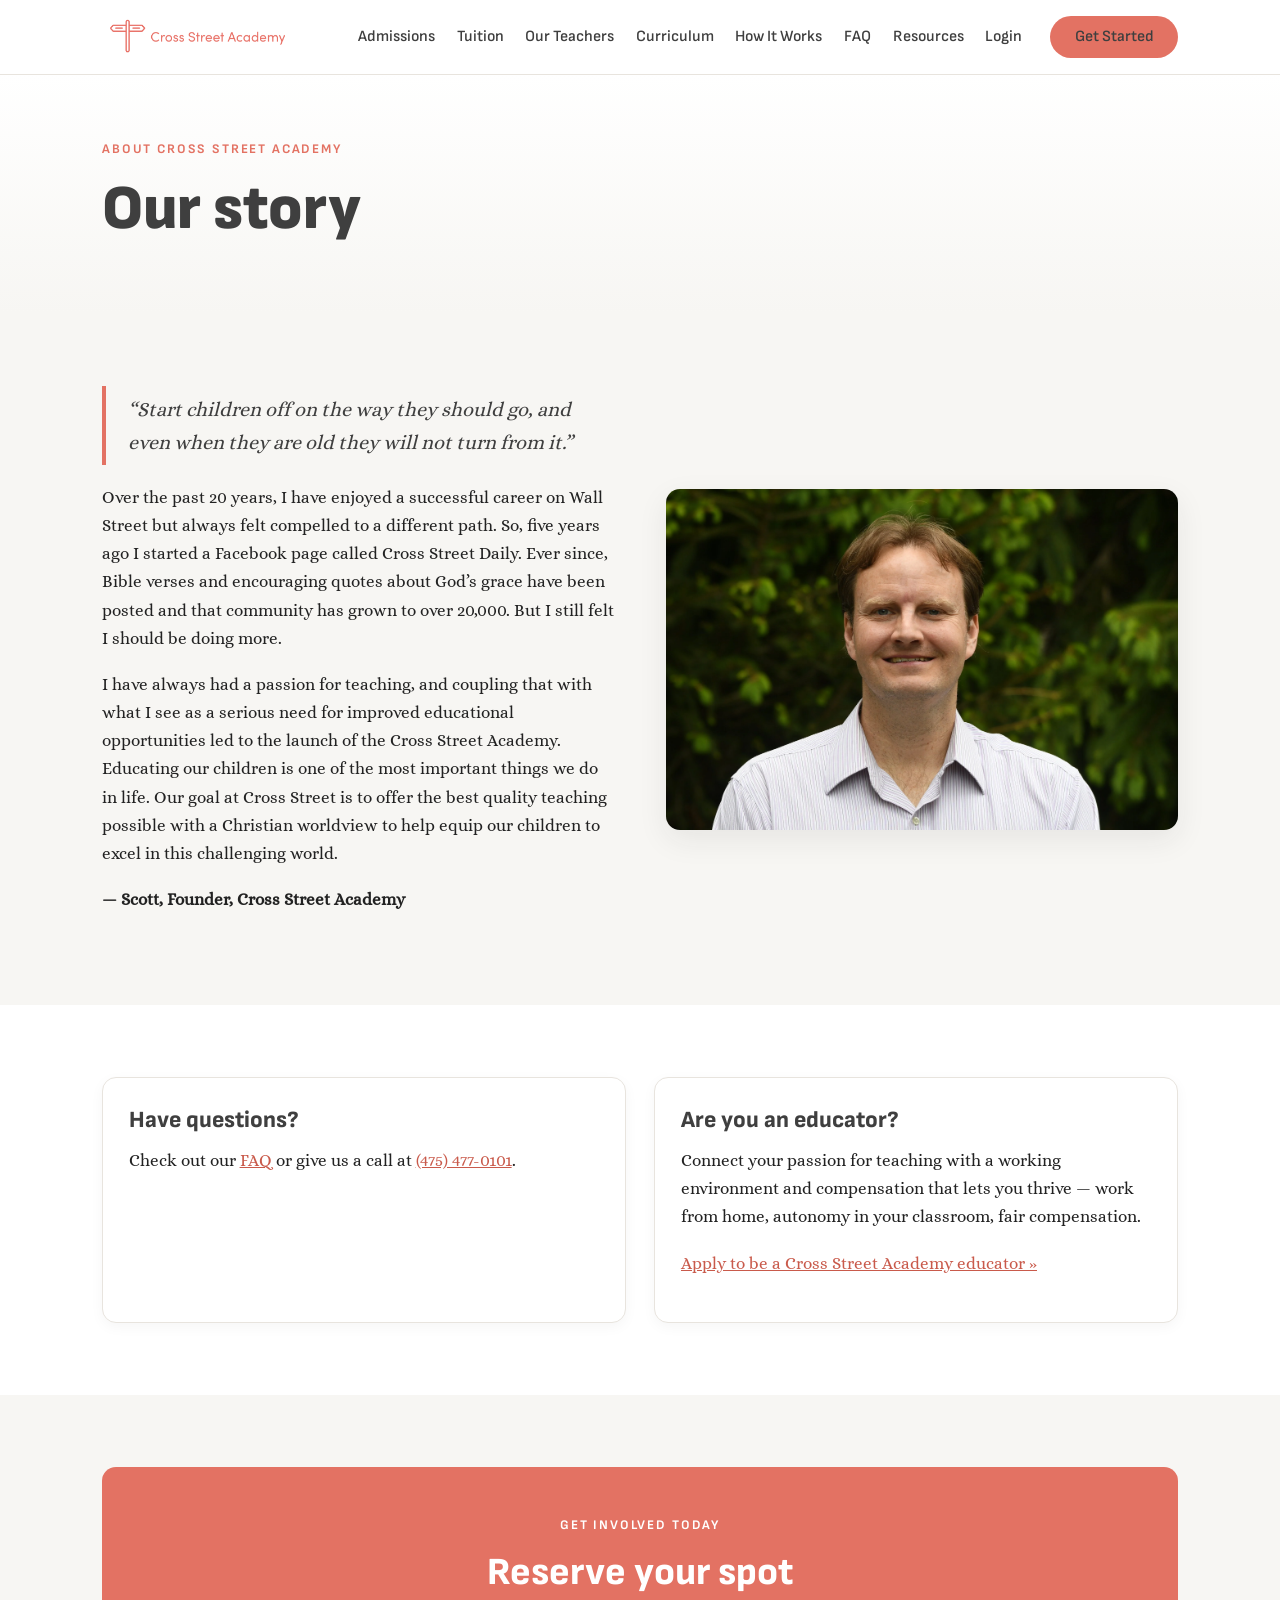
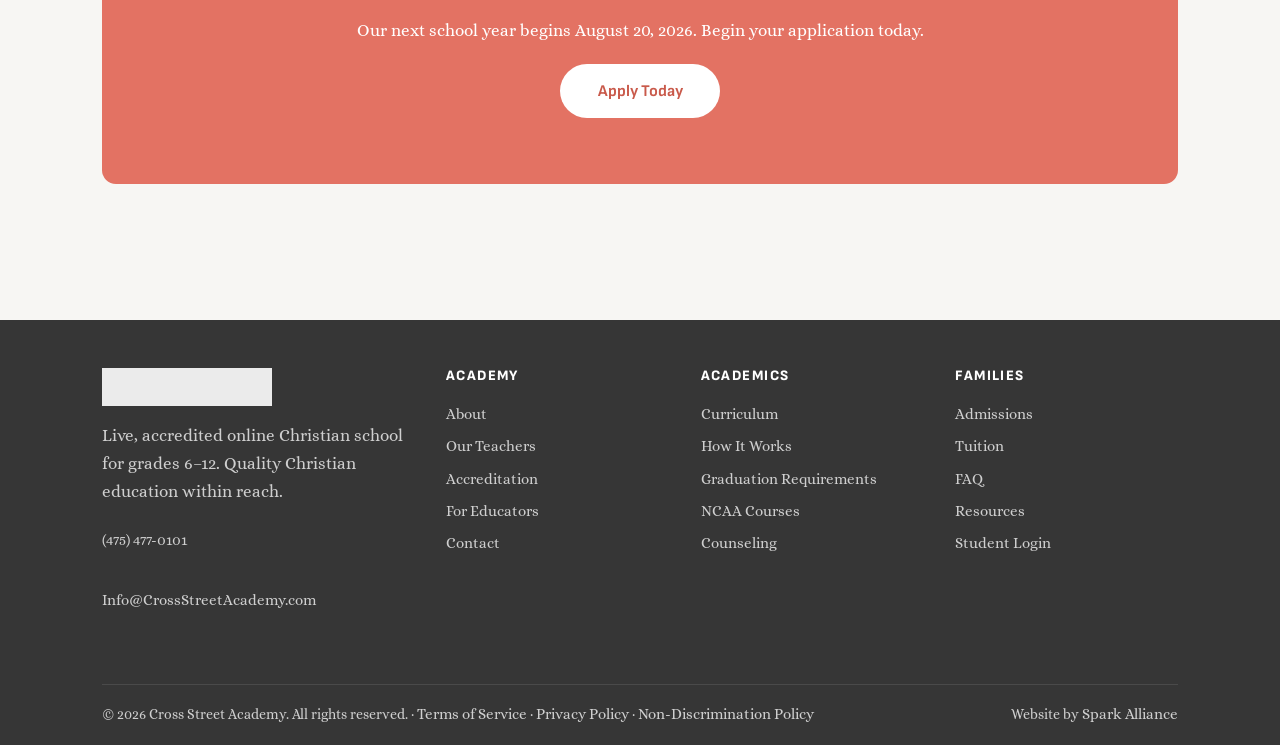
==== about.html @ e570b338 "Cross Street Academy rebuild demo — initial site Co-Authored-By: Claude Fable 5 <noreply@anthropic.c" ====
<!DOCTYPE html>
<html lang="en">
<head>
<meta charset="utf-8">
<meta name="viewport" content="width=device-width, initial-scale=1">
<title>About Us | Our Story & Mission | Cross Street Academy</title>
<meta name="description" content="From a Facebook community of 20,000 to a live online Christian school — the story and mission behind Cross Street Academy, founded by Scott Saiers.">
<link rel="canonical" href="https://www.crossstreetacademy.com/about.html">
<meta property="og:type" content="website">
<meta property="og:site_name" content="Cross Street Academy">
<meta property="og:title" content="About Us | Our Story & Mission | Cross Street Academy">
<meta property="og:description" content="From a Facebook community of 20,000 to a live online Christian school — the story and mission behind Cross Street Academy, founded by Scott Saiers.">
<meta property="og:url" content="https://www.crossstreetacademy.com/about.html">
<meta property="og:image" content="https://www.crossstreetacademy.com/assets/img/logo-horz-red.webp">
<meta name="twitter:card" content="summary_large_image">
<link rel="preconnect" href="https://fonts.googleapis.com">
<link rel="preconnect" href="https://fonts.gstatic.com" crossorigin>
<link href="https://fonts.googleapis.com/css2?family=Alice&family=Sofia+Sans:wght@600;700;800;900&display=swap" rel="stylesheet">
<link rel="stylesheet" href="assets/css/style.css">
<script type="application/ld+json">{"@context": "https://schema.org", "@type": "School", "name": "Cross Street Academy", "url": "https://www.crossstreetacademy.com", "logo": "https://www.crossstreetacademy.com/assets/img/logo-horz-red.webp", "telephone": "+1-475-477-0101", "email": "Info@CrossStreetAcademy.com", "description": "Live, accredited online Christian school for grades 6-12.", "sameAs": ["https://www.facebook.com/CrossStreetDaily"], "address": {"@type": "PostalAddress", "addressRegion": "CT", "addressCountry": "US"}}</script>
<script type="application/ld+json">{"@context": "https://schema.org", "@type": "BreadcrumbList", "itemListElement": [{"@type": "ListItem", "position": 1, "name": "Home", "item": "https://www.crossstreetacademy.com/"}, {"@type": "ListItem", "position": 2, "name": "About", "item": "https://www.crossstreetacademy.com/about.html"}]}</script>
</head>
<body>
<a class="skip" href="#main">Skip to content</a>
<header class="site-header">
 <div class="wrap bar">
  <a class="brand" href="index.html" aria-label="Cross Street Academy home"><img src="assets/img/logo-horz-red.webp" alt="Cross Street Academy" width="190" height="47"></a>
  <button class="nav-toggle" aria-label="Menu" aria-expanded="false" onclick="document.body.classList.toggle('nav-open');document.querySelector('.nav').classList.toggle('open');this.setAttribute('aria-expanded',document.querySelector('.nav').classList.contains('open'))"><span></span></button>
  <nav class="nav" aria-label="Main">
   <a href="admissions.html">Admissions</a><a href="tuition.html">Tuition</a><a href="teachers.html">Our Teachers</a><a href="curriculum.html">Curriculum</a><a href="how-it-works.html">How It Works</a><a href="faq.html">FAQ</a><a href="resources.html">Resources</a>
   <a href="https://crossstreet.ignitiaschools.com" rel="noopener">Login</a>
   <a class="btn btn-primary btn-sm" href="contact.html">Get Started</a>
  </nav>
 </div>
</header>
<main id="main">
<section class="page-hero"><div class="wrap"><p class="eyebrow">About Cross Street Academy</p><h1>Our story</h1></div></section>
<section class="section">
 <div class="wrap split">
  <div>
   <blockquote class="quote">&ldquo;Start children off on the way they should go, and even when they are old they will not turn from it.&rdquo;</blockquote>
   <p>Over the past 20 years, I have enjoyed a successful career on Wall Street but always felt compelled to a different path. So, five years ago I started a Facebook page called Cross Street Daily. Ever since, Bible verses and encouraging quotes about God&rsquo;s grace have been posted and that community has grown to over 20,000. But I still felt I should be doing more.</p>
   <p>I have always had a passion for teaching, and coupling that with what I see as a serious need for improved educational opportunities led to the launch of the Cross Street Academy. Educating our children is one of the most important things we do in life. Our goal at Cross Street is to offer the best quality teaching possible with a Christian worldview to help equip our children to excel in this challenging world.</p>
   <p><strong>&mdash; Scott, Founder, Cross Street Academy</strong></p>
  </div>
  <img src="assets/img/founder-scott-saiers.webp" alt="Scott Saiers, Founder of Cross Street Academy" loading="lazy">
 </div>
</section>
<section class="section alt">
 <div class="wrap grid c2">
  <div class="card"><h3>Have questions?</h3><p>Check out our <a href="faq.html">FAQ</a> or give us a call at <a href="tel:+14754770101">(475) 477-0101</a>.</p></div>
  <div class="card"><h3>Are you an educator?</h3><p>Connect your passion for teaching with a working environment and compensation that lets you thrive &mdash; work from home, autonomy in your classroom, fair compensation.</p><p><a href="educators.html">Apply to be a Cross Street Academy educator &raquo;</a></p></div>
 </div>
</section>
<section class="section"><div class="wrap"><div class="callout"><p class="eyebrow" style="color:#fff">Get involved today</p><h2>Reserve your spot</h2><p>Our next school year begins August 20, 2026. Begin your application today.</p><p class="mt-2"><a class="btn" href="admissions.html">Apply Today</a></p></div></div></section></main>
<footer class="site-footer">
 <div class="wrap">
  <div class="cols">
   <div class="brandcol">
    <img src="assets/img/logo-horz-red.webp" alt="Cross Street Academy">
    <p>Live, accredited online Christian school for grades 6&ndash;12. Quality Christian education within reach.</p>
    <p><a href="tel:+14754770101">(475) 477-0101</a><br><a href="mailto:Info@CrossStreetAcademy.com">Info@CrossStreetAcademy.com</a></p>
   </div>
   <div><h4>Academy</h4><a href="about.html">About</a><a href="teachers.html">Our Teachers</a><a href="accreditation.html">Accreditation</a><a href="educators.html">For Educators</a><a href="contact.html">Contact</a></div><div><h4>Academics</h4><a href="curriculum.html">Curriculum</a><a href="how-it-works.html">How It Works</a><a href="graduation-requirements.html">Graduation Requirements</a><a href="ncaa.html">NCAA Courses</a><a href="counseling.html">Counseling</a></div><div><h4>Families</h4><a href="admissions.html">Admissions</a><a href="tuition.html">Tuition</a><a href="faq.html">FAQ</a><a href="resources.html">Resources</a><a href="https://crossstreet.ignitiaschools.com">Student Login</a></div>
  </div>
  <div class="fine">
   <span>&copy; 2026 Cross Street Academy. All rights reserved. &middot; <a href="https://www.crossstreetacademy.com/terms-of-service">Terms of Service</a> &middot; <a href="https://www.crossstreetacademy.com/privacy-policy">Privacy Policy</a> &middot; <a href="admissions.html#nondiscrimination">Non-Discrimination Policy</a></span>
   <span>Website by <a href="https://sparkallianceinc.com" rel="noopener">Spark Alliance</a></span>
  </div>
 </div>
</footer>
</body>
</html>
---- assets/css/style.css ----
/* Cross Street Academy — rebuild by Spark Alliance
   Modular design system: tokens → primitives → components → sections */

/* ---------- tokens ---------- */
:root{
  --coral:#E37263;
  --coral-dark:#C95A4B;
  --coral-tint:#FBEFED;
  --ink:#222222;
  --head:#3F3F3F;
  --muted:#6B6B6B;
  --bg:#F7F6F3;
  --paper:#FFFFFF;
  --footer:#363636;
  --line:#E8E4DE;
  --ff-display:"Sofia Sans","sofia-pro",-apple-system,"Segoe UI",sans-serif;
  --ff-body:"Alice",Georgia,serif;
  --radius:14px;
  --shadow:0 10px 30px rgba(34,34,34,.08);
  --wrap:1140px;
  --sp-1:.5rem;--sp-2:1rem;--sp-3:1.5rem;--sp-4:2.5rem;--sp-5:4rem;--sp-6:6rem;
}

/* ---------- reset/primitives ---------- */
*,*::before,*::after{box-sizing:border-box}
html{scroll-behavior:smooth}
body{margin:0;font-family:var(--ff-body);font-size:1.0625rem;line-height:1.65;color:var(--ink);background:var(--bg);-webkit-font-smoothing:antialiased}
img{max-width:100%;height:auto;display:block}
h1,h2,h3,h4{font-family:var(--ff-display);color:var(--head);line-height:1.12;margin:0 0 .6em;font-weight:800;text-wrap:balance}
h1{font-size:clamp(2.3rem,5.5vw,3.9rem);font-weight:900}
h2{font-size:clamp(1.7rem,3.4vw,2.4rem)}
h3{font-size:clamp(1.2rem,2.2vw,1.45rem)}
p{margin:0 0 1.1em}
a{color:var(--coral-dark)}
a:hover{color:var(--coral)}
ul{padding-left:1.2em}
.wrap{max-width:var(--wrap);margin-inline:auto;padding-inline:clamp(1rem,4vw,2rem)}
.eyebrow{font-family:var(--ff-display);font-weight:700;font-size:.82rem;letter-spacing:.14em;text-transform:uppercase;color:var(--coral);margin:0 0 .9rem}
.lead{font-size:1.2rem;color:var(--muted)}
.center{text-align:center}

/* ---------- buttons ---------- */
.btn{display:inline-block;font-family:var(--ff-display);font-weight:700;font-size:1.02rem;line-height:1;padding:1.05rem 2.2rem;border-radius:999px;text-decoration:none;transition:.18s transform,.18s background,.18s box-shadow;border:2px solid transparent}
.btn:active{transform:translateY(1px)}
.btn-primary{background:var(--coral);color:#fff}
.btn-primary:hover{background:var(--coral-dark);color:#fff;box-shadow:0 8px 20px rgba(227,114,99,.35)}
.btn-ghost{border-color:var(--coral);color:var(--coral-dark);background:transparent}
.btn-ghost:hover{background:var(--coral-tint)}
.btn-sm{padding:.7rem 1.4rem;font-size:.92rem}

/* ---------- header ---------- */
.site-header{position:sticky;top:0;z-index:50;background:rgba(255,255,255,.94);backdrop-filter:blur(10px);border-bottom:1px solid var(--line)}
.site-header .bar{display:flex;align-items:center;gap:1.4rem;min-height:74px}
.brand img{width:190px;height:auto}
.nav{margin-left:auto;display:flex;align-items:center;gap:1.35rem}
.nav a{font-family:var(--ff-display);font-weight:600;font-size:.98rem;color:var(--head);text-decoration:none}
.nav a:hover,.nav a[aria-current="page"]{color:var(--coral)}
.nav .btn{margin-left:.4rem}
.nav-toggle{display:none;margin-left:auto;background:none;border:0;width:44px;height:44px;cursor:pointer}
.nav-toggle span,.nav-toggle span::before,.nav-toggle span::after{display:block;content:"";width:24px;height:2px;background:var(--head);position:relative;margin-inline:auto;transition:.2s}
.nav-toggle span::before{position:absolute;top:-7px}
.nav-toggle span::after{position:absolute;top:7px}
@media (max-width:920px){
  .nav-toggle{display:block}
  .nav{position:fixed;inset:74px 0 auto 0;background:#fff;flex-direction:column;align-items:stretch;padding:1rem 1.4rem 1.6rem;gap:0;border-bottom:1px solid var(--line);box-shadow:var(--shadow);transform:translateY(-130%);transition:.25s;opacity:0}
  .nav.open{transform:none;opacity:1}
  .nav a{padding:.8rem 0;border-bottom:1px solid var(--line)}
  .nav .btn{margin:.9rem 0 0;text-align:center;border:0}
  body.nav-open .nav-toggle span{background:transparent}
  body.nav-open .nav-toggle span::before{top:0;transform:rotate(45deg)}
  body.nav-open .nav-toggle span::after{top:0;transform:rotate(-45deg)}
}

/* ---------- hero ---------- */
.hero{background:var(--paper)}
.hero .wrap{display:grid;grid-template-columns:1.05fr .95fr;gap:clamp(1.5rem,4vw,4rem);align-items:center;padding-block:clamp(2.5rem,7vw,5.5rem)}
.hero img{border-radius:var(--radius);box-shadow:var(--shadow);aspect-ratio:4/3;object-fit:cover;width:100%}
.hero .actions{display:flex;gap:.9rem;flex-wrap:wrap;margin-top:1.4rem}
.page-hero{background:linear-gradient(180deg,var(--paper),var(--bg));padding-block:clamp(2.2rem,6vw,4rem) clamp(1.4rem,3vw,2rem)}
.page-hero .lead{max-width:52ch}
@media (max-width:820px){.hero .wrap{grid-template-columns:1fr}}

/* ---------- sections/cards ---------- */
.section{padding-block:clamp(2.5rem,6vw,4.5rem)}
.section.alt{background:var(--paper)}
.grid{display:grid;gap:clamp(1rem,2.5vw,1.8rem)}
.grid.c2{grid-template-columns:repeat(2,1fr)}
.grid.c3{grid-template-columns:repeat(3,1fr)}
.grid.c4{grid-template-columns:repeat(4,1fr)}
@media (max-width:980px){.grid.c4{grid-template-columns:repeat(2,1fr)}.grid.c3{grid-template-columns:repeat(2,1fr)}}
@media (max-width:640px){.grid.c2,.grid.c3,.grid.c4{grid-template-columns:1fr}}
.card{background:var(--paper);border:1px solid var(--line);border-radius:var(--radius);padding:1.6rem;box-shadow:0 4px 14px rgba(34,34,34,.04)}
.card h3{margin-top:.2rem}
.card .icon{width:54px;height:54px;margin-bottom:1rem}
.split{display:grid;grid-template-columns:1fr 1fr;gap:clamp(1.5rem,4vw,3.5rem);align-items:center}
.split img{border-radius:var(--radius);box-shadow:var(--shadow)}
@media (max-width:820px){.split{grid-template-columns:1fr}}

/* ---------- teachers ---------- */
.teacher{background:var(--paper);border:1px solid var(--line);border-radius:var(--radius);overflow:hidden}
.teacher img{aspect-ratio:1/1;object-fit:cover;width:100%}
.teacher .body{padding:1.3rem 1.4rem 1.5rem}
.teacher .role{font-family:var(--ff-display);font-weight:700;font-size:.8rem;letter-spacing:.12em;text-transform:uppercase;color:var(--coral);margin:0 0 .4rem}
.teacher p{font-size:.95rem;margin:0}
.teacher h3{margin-bottom:.1rem;font-size:1.18rem}

/* ---------- pricing ---------- */
.price-card{text-align:center;padding:2.2rem 1.8rem}
.price-card .amount{font-family:var(--ff-display);font-weight:900;font-size:2.6rem;color:var(--head);line-height:1;margin:.4rem 0}
.price-card .per{color:var(--muted);font-size:.95rem}
.price-card.featured{border:2px solid var(--coral);position:relative}
.price-card.featured::before{content:"Most popular";position:absolute;top:-.85rem;left:50%;transform:translateX(-50%);background:var(--coral);color:#fff;font-family:var(--ff-display);font-weight:700;font-size:.75rem;letter-spacing:.08em;text-transform:uppercase;padding:.3rem .9rem;border-radius:999px}

/* ---------- steps ---------- */
.step{display:grid;grid-template-columns:64px 1fr;gap:1.2rem;align-items:start;background:var(--paper);border:1px solid var(--line);border-radius:var(--radius);padding:1.5rem}
.step .num{width:52px;height:52px;border-radius:50%;background:var(--coral-tint);color:var(--coral-dark);font-family:var(--ff-display);font-weight:900;font-size:1.35rem;display:grid;place-items:center}
.step h3{margin-bottom:.35rem}
.step p{margin:0}
.steps{display:grid;gap:1rem}

/* ---------- faq ---------- */
.faq-item{background:var(--paper);border:1px solid var(--line);border-radius:var(--radius);margin-bottom:.8rem;overflow:hidden}
.faq-item summary{cursor:pointer;list-style:none;display:flex;justify-content:space-between;gap:1rem;align-items:center;padding:1.15rem 1.4rem;font-family:var(--ff-display);font-weight:700;font-size:1.05rem;color:var(--head)}
.faq-item summary::-webkit-details-marker{display:none}
.faq-item summary::after{content:"+";font-size:1.5rem;color:var(--coral);flex:none;transition:.2s}
.faq-item[open] summary::after{transform:rotate(45deg)}
.faq-item .a{padding:0 1.4rem 1.3rem;color:var(--ink)}

/* ---------- tables ---------- */
.table-scroll{overflow-x:auto}
table.data{width:100%;border-collapse:collapse;background:var(--paper);border:1px solid var(--line);border-radius:var(--radius);overflow:hidden;font-size:.98rem}
table.data th{background:var(--coral);color:#fff;font-family:var(--ff-display);font-weight:700;text-align:left;padding:.85rem 1.1rem}
table.data td{padding:.8rem 1.1rem;border-top:1px solid var(--line)}
table.data tr:nth-child(even) td{background:#FAF8F5}

/* ---------- resource list ---------- */
.res{display:flex;align-items:center;gap:1rem;background:var(--paper);border:1px solid var(--line);border-radius:var(--radius);padding:1rem 1.3rem;text-decoration:none;color:var(--head);font-family:var(--ff-display);font-weight:600;transition:.15s}
.res:hover{border-color:var(--coral);color:var(--coral-dark);transform:translateY(-2px)}
.res .tag{margin-left:auto;flex:none;font-size:.72rem;font-weight:700;letter-spacing:.08em;text-transform:uppercase;background:var(--coral-tint);color:var(--coral-dark);padding:.3rem .7rem;border-radius:999px}
.res-list{display:grid;gap:.7rem}

/* ---------- callout / banner ---------- */
.callout{background:var(--coral);color:#fff;border-radius:var(--radius);padding:clamp(1.8rem,4vw,3rem);text-align:center}
.callout h2{color:#fff}
.callout .btn{background:#fff;color:var(--coral-dark)}
.callout .btn:hover{background:var(--coral-tint)}
.notice{background:var(--coral-tint);border:1px solid var(--coral);border-radius:var(--radius);padding:1.1rem 1.4rem;font-size:.98rem}

/* ---------- quote ---------- */
.quote{border-left:4px solid var(--coral);padding:.4rem 0 .4rem 1.4rem;margin:0 0 1.2rem;font-size:1.25rem;font-style:italic;color:var(--head)}

/* ---------- footer ---------- */
.site-footer{background:var(--footer);color:#CFCFCF;margin-top:var(--sp-5)}
.site-footer .cols{display:grid;grid-template-columns:1.4fr 1fr 1fr 1fr;gap:2rem;padding-block:3rem}
.site-footer h4{color:#fff;font-size:.9rem;letter-spacing:.1em;text-transform:uppercase;margin-bottom:.9rem}
.site-footer a{color:#CFCFCF;text-decoration:none;display:block;padding:.22rem 0;font-size:.95rem}
.site-footer a:hover{color:#fff}
.site-footer .brandcol img{width:170px;filter:brightness(0) invert(1);opacity:.9;margin-bottom:1rem}
.site-footer .fine{border-top:1px solid #4a4a4a;padding-block:1.1rem;display:flex;flex-wrap:wrap;gap:.6rem 1.5rem;justify-content:space-between;font-size:.85rem}
.site-footer .fine a{display:inline;padding:0}
@media (max-width:880px){.site-footer .cols{grid-template-columns:1fr 1fr}}
@media (max-width:520px){.site-footer .cols{grid-template-columns:1fr}}

/* ---------- utility ---------- */
.mt-2{margin-top:1rem}.mt-3{margin-top:1.5rem}.mt-4{margin-top:2.5rem}
.skip{position:absolute;left:-999px;top:0;background:#fff;padding:.6rem 1rem;z-index:99}
.skip:focus{left:.5rem;top:.5rem}
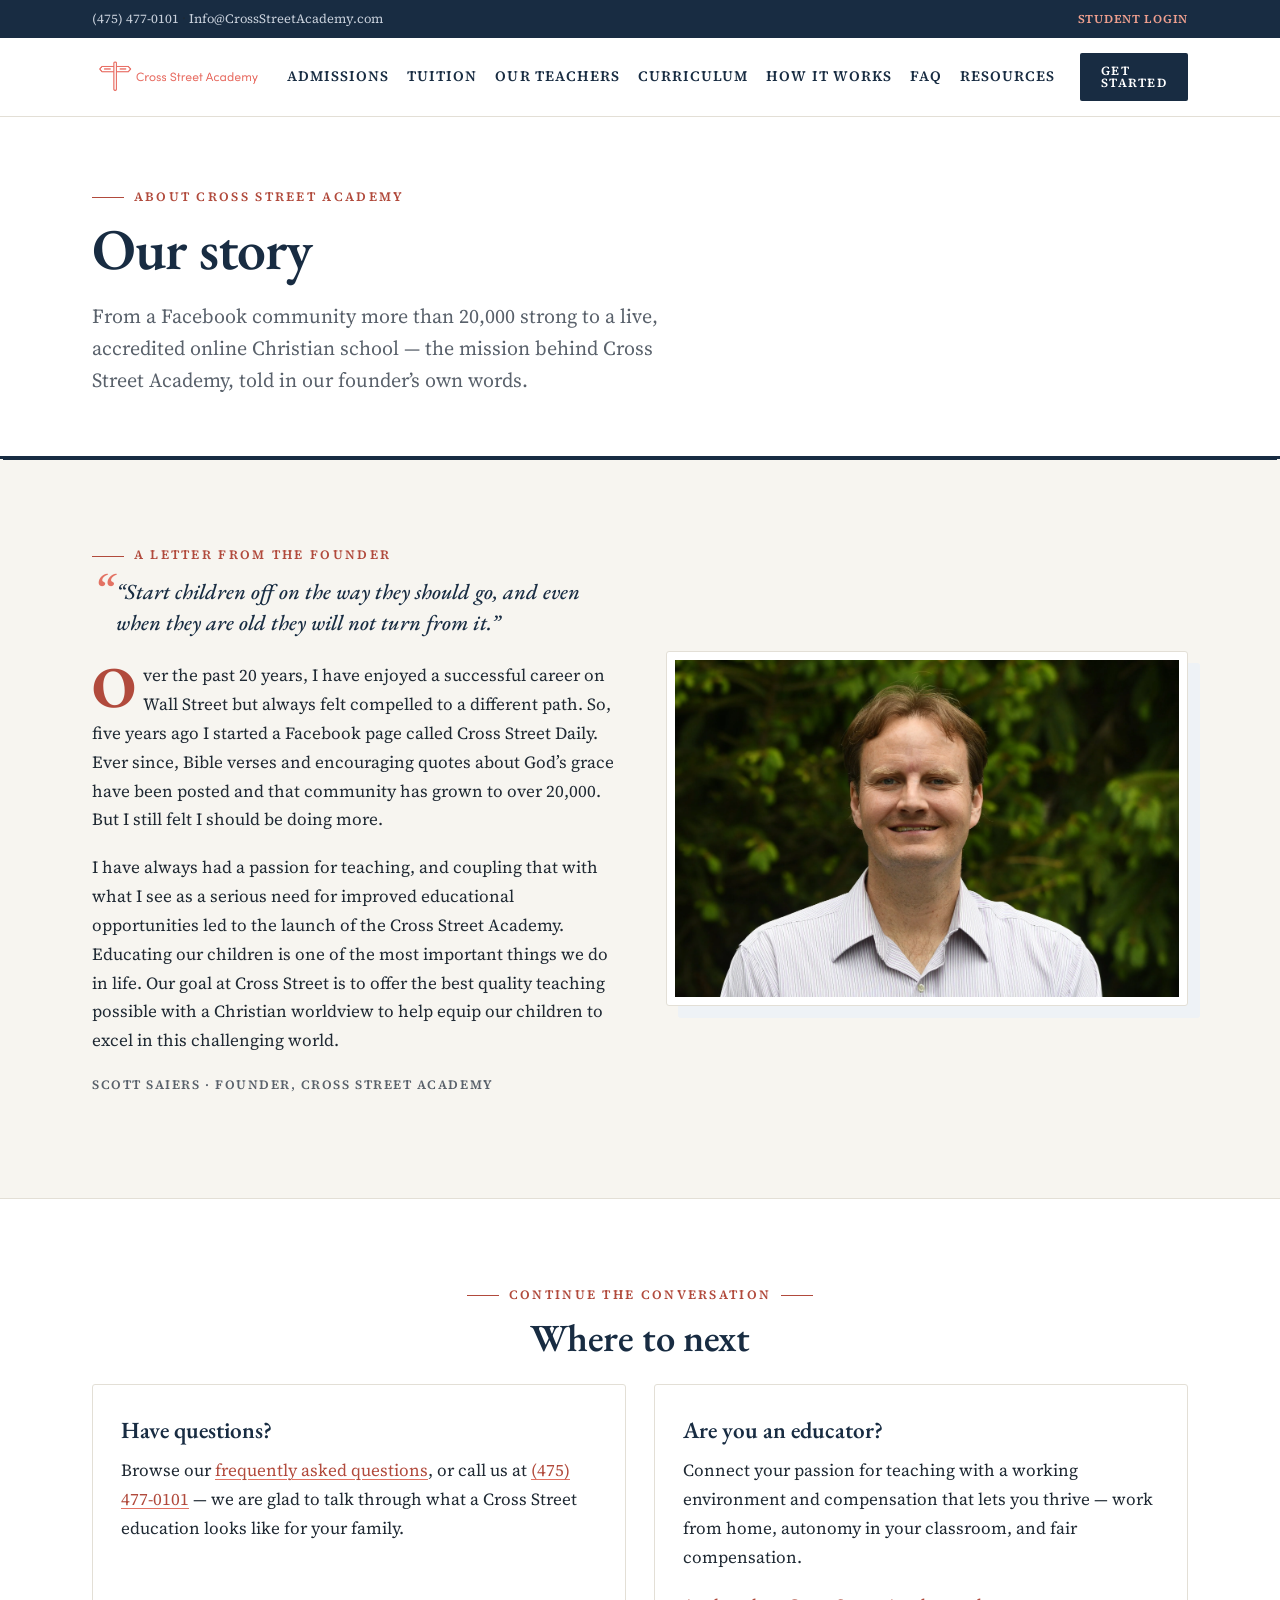
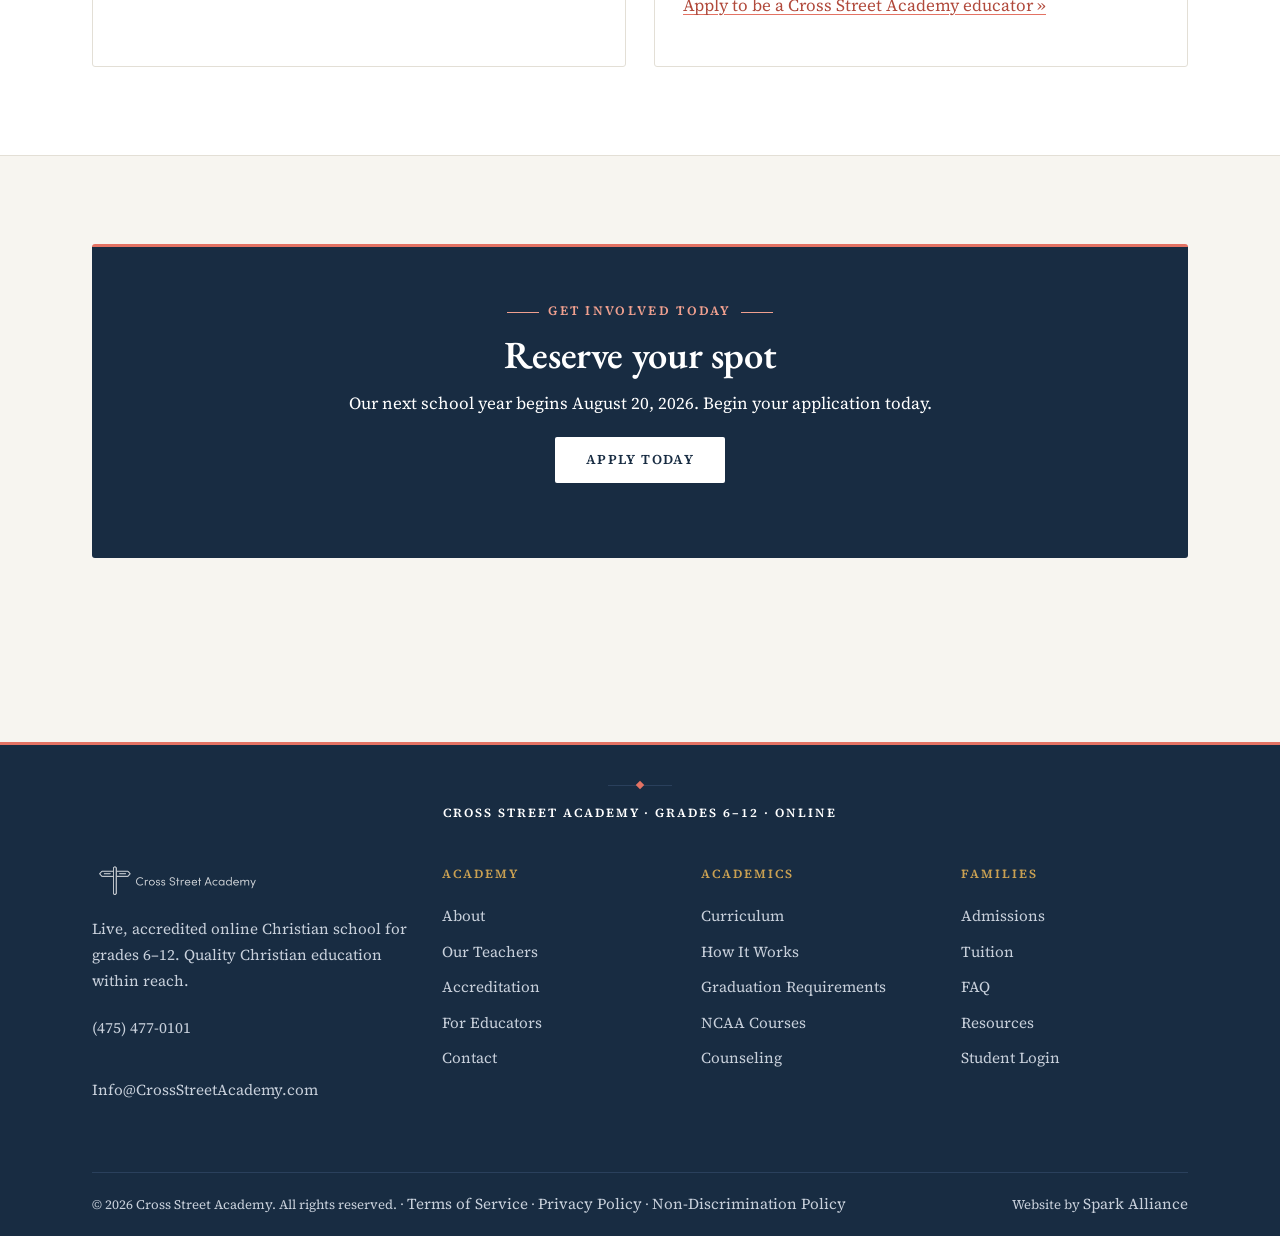
==== commit 02b02a79: "Charter & Coral design elevation — viewbook art direction across all 15 pages EB Garamond + Source S" ====
--- a/about.html
+++ b/about.html
@@ -15,7 +15,7 @@
 <meta name="twitter:card" content="summary_large_image">
 <link rel="preconnect" href="https://fonts.googleapis.com">
 <link rel="preconnect" href="https://fonts.gstatic.com" crossorigin>
-<link href="https://fonts.googleapis.com/css2?family=Alice&family=Sofia+Sans:wght@600;700;800;900&display=swap" rel="stylesheet">
+<link href="https://fonts.googleapis.com/css2?family=EB+Garamond:ital,wght@0,500;0,600;0,700;1,500&family=Source+Serif+4:ital,wght@0,400;0,600;0,700;1,400&display=swap" rel="stylesheet">
 <link rel="stylesheet" href="assets/css/style.css">
 <script type="application/ld+json">{"@context": "https://schema.org", "@type": "School", "name": "Cross Street Academy", "url": "https://www.crossstreetacademy.com", "logo": "https://www.crossstreetacademy.com/assets/img/logo-horz-red.webp", "telephone": "+1-475-477-0101", "email": "Info@CrossStreetAcademy.com", "description": "Live, accredited online Christian school for grades 6-12.", "sameAs": ["https://www.facebook.com/CrossStreetDaily"], "address": {"@type": "PostalAddress", "addressRegion": "CT", "addressCountry": "US"}}</script>
 <script type="application/ld+json">{"@context": "https://schema.org", "@type": "BreadcrumbList", "itemListElement": [{"@type": "ListItem", "position": 1, "name": "Home", "item": "https://www.crossstreetacademy.com/"}, {"@type": "ListItem", "position": 2, "name": "About", "item": "https://www.crossstreetacademy.com/about.html"}]}</script>
@@ -23,38 +23,70 @@
 <body>
 <a class="skip" href="#main">Skip to content</a>
 <header class="site-header">
+ <div class="topbar">
+  <div class="wrap">
+   <p><a href="tel:+14754770101">(475) 477-0101</a><span class="email"> &middot; <a href="mailto:Info@CrossStreetAcademy.com">Info@CrossStreetAcademy.com</a></span></p>
+   <a class="login" href="https://crossstreet.ignitiaschools.com" rel="noopener">Student Login</a>
+  </div>
+ </div>
  <div class="wrap bar">
   <a class="brand" href="index.html" aria-label="Cross Street Academy home"><img src="assets/img/logo-horz-red.webp" alt="Cross Street Academy" width="190" height="47"></a>
   <button class="nav-toggle" aria-label="Menu" aria-expanded="false" onclick="document.body.classList.toggle('nav-open');document.querySelector('.nav').classList.toggle('open');this.setAttribute('aria-expanded',document.querySelector('.nav').classList.contains('open'))"><span></span></button>
   <nav class="nav" aria-label="Main">
    <a href="admissions.html">Admissions</a><a href="tuition.html">Tuition</a><a href="teachers.html">Our Teachers</a><a href="curriculum.html">Curriculum</a><a href="how-it-works.html">How It Works</a><a href="faq.html">FAQ</a><a href="resources.html">Resources</a>
-   <a href="https://crossstreet.ignitiaschools.com" rel="noopener">Login</a>
    <a class="btn btn-primary btn-sm" href="contact.html">Get Started</a>
   </nav>
  </div>
 </header>
 <main id="main">
-<section class="page-hero"><div class="wrap"><p class="eyebrow">About Cross Street Academy</p><h1>Our story</h1></div></section>
+<section class="page-hero">
+ <div class="wrap">
+  <p class="eyebrow">About Cross Street Academy</p>
+  <h1>Our story</h1>
+  <p class="lead">From a Facebook community more than 20,000 strong to a live, accredited online Christian school &mdash; the mission behind Cross Street Academy, told in our founder&rsquo;s own words.</p>
+ </div>
+</section>
 <section class="section">
  <div class="wrap split">
-  <div>
+  <div class="prose">
+   <p class="eyebrow">A letter from the founder</p>
    <blockquote class="quote">&ldquo;Start children off on the way they should go, and even when they are old they will not turn from it.&rdquo;</blockquote>
-   <p>Over the past 20 years, I have enjoyed a successful career on Wall Street but always felt compelled to a different path. So, five years ago I started a Facebook page called Cross Street Daily. Ever since, Bible verses and encouraging quotes about God&rsquo;s grace have been posted and that community has grown to over 20,000. But I still felt I should be doing more.</p>
+   <p class="dropcap">Over the past 20 years, I have enjoyed a successful career on Wall Street but always felt compelled to a different path. So, five years ago I started a Facebook page called Cross Street Daily. Ever since, Bible verses and encouraging quotes about God&rsquo;s grace have been posted and that community has grown to over 20,000. But I still felt I should be doing more.</p>
    <p>I have always had a passion for teaching, and coupling that with what I see as a serious need for improved educational opportunities led to the launch of the Cross Street Academy. Educating our children is one of the most important things we do in life. Our goal at Cross Street is to offer the best quality teaching possible with a Christian worldview to help equip our children to excel in this challenging world.</p>
-   <p><strong>&mdash; Scott, Founder, Cross Street Academy</strong></p>
+   <p class="attrib">Scott Saiers &middot; Founder, Cross Street Academy</p>
   </div>
   <img src="assets/img/founder-scott-saiers.webp" alt="Scott Saiers, Founder of Cross Street Academy" loading="lazy">
  </div>
 </section>
 <section class="section alt">
- <div class="wrap grid c2">
-  <div class="card"><h3>Have questions?</h3><p>Check out our <a href="faq.html">FAQ</a> or give us a call at <a href="tel:+14754770101">(475) 477-0101</a>.</p></div>
-  <div class="card"><h3>Are you an educator?</h3><p>Connect your passion for teaching with a working environment and compensation that lets you thrive &mdash; work from home, autonomy in your classroom, fair compensation.</p><p><a href="educators.html">Apply to be a Cross Street Academy educator &raquo;</a></p></div>
+ <div class="wrap">
+  <div class="center">
+   <p class="eyebrow">Continue the conversation</p>
+   <h2>Where to next</h2>
+  </div>
+  <div class="grid c2 mt-3">
+   <div class="card"><h3>Have questions?</h3><p>Browse our <a href="faq.html">frequently asked questions</a>, or call us at <a href="tel:+14754770101">(475) 477-0101</a> &mdash; we are glad to talk through what a Cross Street education looks like for your family.</p></div>
+   <div class="card"><h3>Are you an educator?</h3><p>Connect your passion for teaching with a working environment and compensation that lets you thrive &mdash; work from home, autonomy in your classroom, and fair compensation.</p><p><a href="educators.html">Apply to be a Cross Street Academy educator &raquo;</a></p></div>
+  </div>
  </div>
 </section>
-<section class="section"><div class="wrap"><div class="callout"><p class="eyebrow" style="color:#fff">Get involved today</p><h2>Reserve your spot</h2><p>Our next school year begins August 20, 2026. Begin your application today.</p><p class="mt-2"><a class="btn" href="admissions.html">Apply Today</a></p></div></div></section></main>
+<section class="section">
+ <div class="wrap">
+  <div class="callout">
+   <p class="eyebrow">Get involved today</p>
+   <h2>Reserve your spot</h2>
+   <p>Our next school year begins August 20, 2026. Begin your application today.</p>
+   <p class="mt-2"><a class="btn" href="admissions.html">Apply Today</a></p>
+  </div>
+ </div>
+</section>
+</main>
 <footer class="site-footer">
  <div class="wrap">
+  <div class="footer-id">
+   <div class="ornament" aria-hidden="true"></div>
+   <p>Cross Street Academy &middot; Grades 6&ndash;12 &middot; Online</p>
+  </div>
   <div class="cols">
    <div class="brandcol">
     <img src="assets/img/logo-horz-red.webp" alt="Cross Street Academy">
--- a/assets/css/style.css
+++ b/assets/css/style.css
@@ -1,167 +1,282 @@
 /* Cross Street Academy — rebuild by Spark Alliance
-   Modular design system: tokens → primitives → components → sections */
+   "Charter & Coral" — Collegiate Heritage design system
+   Modular: tokens → primitives → signature details → components → sections */
 
 /* ---------- tokens ---------- */
 :root{
-  --coral:#E37263;
-  --coral-dark:#C95A4B;
-  --coral-tint:#FBEFED;
-  --ink:#222222;
-  --head:#3F3F3F;
-  --muted:#6B6B6B;
-  --bg:#F7F6F3;
+  /* brand */
+  --coral:#E37263;         /* brand anchor — decorative / large-display / on-dark accent ONLY */
+  --coral-deep:#B14A3C;    /* usable coral: links, eyebrows, small text, icons, borders */
+  --coral-dark:#A63D30;    /* hover for coral-deep text/links */
+  --coral-tint:#FBEFEC;    /* warm panel tint, step plates, ghost-button hover fill */
+  /* academic anchor */
+  --oxford:#182C42;        /* deep ink: footer, callouts, th, primary buttons, names */
+  --oxford-hover:#0F1E30;  /* primary button hover */
+  --oxford-soft:#2A405C;   /* dividers/hover on oxford surfaces */
+  --oxford-tint:#EEF2F6;   /* cool panel tint, icon plates, image backing plates, notice bg */
+  /* neutrals */
+  --ink:#1F2933;
+  --muted:#59616B;
+  --bg:#F7F5F0;            /* parchment page ground */
   --paper:#FFFFFF;
-  --footer:#363636;
-  --line:#E8E4DE;
-  --ff-display:"Sofia Sans","sofia-pro",-apple-system,"Segoe UI",sans-serif;
-  --ff-body:"Alice",Georgia,serif;
-  --radius:14px;
-  --shadow:0 10px 30px rgba(34,34,34,.08);
-  --wrap:1140px;
-  --sp-1:.5rem;--sp-2:1rem;--sp-3:1.5rem;--sp-4:2.5rem;--sp-5:4rem;--sp-6:6rem;
+  --line:#E3DFD6;          /* hairlines */
+  --zebra:#FAF8F4;         /* table even rows */
+  --gold:#C9A052;          /* footer h4 headings on oxford ONLY — nowhere else */
+  /* on-dark text */
+  --on-oxford:#FFFFFF;
+  --on-oxford-muted:#C8D0DB;
+  --on-oxford-accent:#F0A08F;
+  /* type */
+  --ff-display:"EB Garamond",Georgia,"Times New Roman",serif;
+  --ff-body:"Source Serif 4",Georgia,serif;
+  /* shape & rhythm */
+  --radius:3px;            /* cards, plates, tables */
+  --radius-btn:2px;        /* buttons, tags */
+  --shadow:none;           /* shadows retired; depth = rules + tints */
+  --wrap:1160px;
+  --header-h:78px;         /* main bar height — drives mobile-nav position */
+  --topbar-h:38px;
+  --sp-1:.5rem;--sp-2:1rem;--sp-3:1.5rem;--sp-4:2.5rem;--sp-5:4rem;--sp-6:6rem;--sp-7:8rem;
 }
 
 /* ---------- reset/primitives ---------- */
 *,*::before,*::after{box-sizing:border-box}
 html{scroll-behavior:smooth}
-body{margin:0;font-family:var(--ff-body);font-size:1.0625rem;line-height:1.65;color:var(--ink);background:var(--bg);-webkit-font-smoothing:antialiased}
+[id]{scroll-margin-top:calc(var(--header-h) + 1rem)}
+body{margin:0;font-family:var(--ff-body);font-weight:400;font-size:1.0625rem;line-height:1.7;color:var(--ink);background:var(--bg);-webkit-font-smoothing:antialiased}
 img{max-width:100%;height:auto;display:block}
-h1,h2,h3,h4{font-family:var(--ff-display);color:var(--head);line-height:1.12;margin:0 0 .6em;font-weight:800;text-wrap:balance}
-h1{font-size:clamp(2.3rem,5.5vw,3.9rem);font-weight:900}
-h2{font-size:clamp(1.7rem,3.4vw,2.4rem)}
-h3{font-size:clamp(1.2rem,2.2vw,1.45rem)}
+h1,h2,h3,h4{font-family:var(--ff-display);color:var(--oxford);font-weight:600;text-wrap:balance;margin:0 0 .5em}
+h1{font-size:clamp(2.4rem,1.5rem + 3.8vw,3.6rem);line-height:1.08;letter-spacing:-.015em;margin-bottom:.35em}
+h2{font-size:clamp(1.8rem,1.35rem + 1.9vw,2.4rem);line-height:1.15;letter-spacing:-.01em;margin-bottom:.35em}
+h3{font-size:clamp(1.25rem,1.1rem + .6vw,1.45rem);line-height:1.25}
 p{margin:0 0 1.1em}
-a{color:var(--coral-dark)}
-a:hover{color:var(--coral)}
+a{color:var(--coral-deep)}
+a:hover{color:var(--coral-dark)}
 ul{padding-left:1.2em}
+em,i{font-style:italic}
 .wrap{max-width:var(--wrap);margin-inline:auto;padding-inline:clamp(1rem,4vw,2rem)}
-.eyebrow{font-family:var(--ff-display);font-weight:700;font-size:.82rem;letter-spacing:.14em;text-transform:uppercase;color:var(--coral);margin:0 0 .9rem}
-.lead{font-size:1.2rem;color:var(--muted)}
+.eyebrow{font-family:var(--ff-body);font-weight:600;font-size:.8rem;line-height:1.3;letter-spacing:.18em;text-transform:uppercase;color:var(--coral-deep);margin:0 0 .75rem}
+.lead{font-family:var(--ff-body);font-weight:400;font-size:clamp(1.125rem,1.05rem + .35vw,1.25rem);line-height:1.6;color:var(--muted)}
+h1 + .lead,h2 + .lead{margin-top:0}
 .center{text-align:center}
+.prose{max-width:66ch}
+.small{font-size:.9rem;line-height:1.55}
+.muted{color:var(--muted)}
+
+/* visible focus — sitewide */
+a:focus-visible,button:focus-visible,summary:focus-visible,.btn:focus-visible{outline:2px solid var(--coral-deep);outline-offset:2px}
+.topbar :focus-visible,.callout :focus-visible,.site-footer :focus-visible{outline-color:var(--coral)}
+
+/* ---------- signature details ---------- */
+/* 1. double Oxford rule — page-hero bottom (built into .page-hero),
+      table.data top edge, footer fine-print divider */
+.rule-double{height:5px;background:linear-gradient(var(--oxford) 0 3px,transparent 3px 4px,var(--oxford) 4px 5px)}
+.site-footer .rule-double{background:linear-gradient(var(--oxford-soft) 0 3px,transparent 3px 4px,var(--oxford-soft) 4px 5px)}
+
+/* 2. ruled eyebrows */
+.eyebrow::before{content:"";display:inline-block;width:2rem;height:1px;background:var(--coral-deep);vertical-align:middle;margin-right:.6rem}
+.center .eyebrow::after,.eyebrow.center::after,.callout .eyebrow::after{content:"";display:inline-block;width:2rem;height:1px;background:var(--coral-deep);vertical-align:middle;margin-left:.6rem}
+.callout .eyebrow::before,.callout .eyebrow::after{background:var(--on-oxford-accent)}
+
+/* 3. plate-framed images (printed-plate look, replaces blurred shadows) */
+.frame,.hero img,.split img{border-radius:var(--radius);background:var(--paper);padding:8px;border:1px solid var(--line);box-shadow:12px 12px 0 var(--oxford-tint)}
+
+/* 4. coral-thread prose links */
+main p a:not(.btn),main li a:not(.btn){color:var(--coral-deep);text-decoration:underline;text-decoration-color:var(--coral);text-decoration-thickness:1px;text-underline-offset:3px}
+main p a:not(.btn):hover,main li a:not(.btn):hover{color:var(--coral-dark);text-decoration-thickness:2px}
+
+/* 5. drop cap — founder's letter (about.html) only */
+.dropcap::first-letter{font-family:var(--ff-display);font-weight:700;font-size:3.4em;float:left;line-height:.8;padding:.06em .12em 0 0;color:var(--coral-deep)}
+
+/* rule-and-diamond ornament — footer identity line ONLY */
+.ornament{position:relative;width:64px;height:1px;background:var(--oxford-soft);margin:0 auto}
+.ornament::before{content:"";position:absolute;left:50%;top:50%;width:6px;height:6px;background:var(--coral);transform:translate(-50%,-50%) rotate(45deg)}
 
 /* ---------- buttons ---------- */
-.btn{display:inline-block;font-family:var(--ff-display);font-weight:700;font-size:1.02rem;line-height:1;padding:1.05rem 2.2rem;border-radius:999px;text-decoration:none;transition:.18s transform,.18s background,.18s box-shadow;border:2px solid transparent}
+.btn{display:inline-block;font-family:var(--ff-body);font-weight:600;font-size:.85rem;line-height:1;letter-spacing:.1em;text-transform:uppercase;padding:.95rem 1.9rem;border-radius:var(--radius-btn);text-decoration:none;border:1px solid transparent;transition:.15s background-color,.15s color,.15s border-color,.15s transform}
 .btn:active{transform:translateY(1px)}
-.btn-primary{background:var(--coral);color:#fff}
-.btn-primary:hover{background:var(--coral-dark);color:#fff;box-shadow:0 8px 20px rgba(227,114,99,.35)}
-.btn-ghost{border-color:var(--coral);color:var(--coral-dark);background:transparent}
-.btn-ghost:hover{background:var(--coral-tint)}
-.btn-sm{padding:.7rem 1.4rem;font-size:.92rem}
+.btn-primary{background:var(--oxford);color:var(--on-oxford)}
+.btn-primary:hover{background:var(--oxford-hover);color:var(--on-oxford);transform:translateY(-1px)}
+.btn-ghost{border-color:var(--coral-deep);color:var(--coral-deep);background:transparent}
+.btn-ghost:hover{background:var(--coral-tint);color:var(--coral-dark)}
+.btn-sm{padding:.65rem 1.25rem;font-size:.78rem}
 
 /* ---------- header ---------- */
-.site-header{position:sticky;top:0;z-index:50;background:rgba(255,255,255,.94);backdrop-filter:blur(10px);border-bottom:1px solid var(--line)}
-.site-header .bar{display:flex;align-items:center;gap:1.4rem;min-height:74px}
+.site-header{position:sticky;top:calc(-1 * var(--topbar-h));z-index:50;background:var(--paper);border-bottom:1px solid var(--line)}
+.topbar{background:var(--oxford);min-height:var(--topbar-h)}
+.topbar .wrap{display:flex;align-items:center;justify-content:space-between;gap:1rem;min-height:var(--topbar-h);font-size:.8rem}
+.topbar p{margin:0}
+.topbar a{color:var(--on-oxford-muted);text-decoration:none}
+.topbar a:hover{color:var(--on-oxford)}
+.topbar .login{color:var(--on-oxford-accent);font-weight:600;letter-spacing:.06em;text-transform:uppercase;font-size:.75rem;white-space:nowrap}
+.topbar .login:hover{color:var(--on-oxford)}
+.site-header .bar{display:flex;align-items:center;gap:1.4rem;min-height:var(--header-h)}
 .brand img{width:190px;height:auto}
-.nav{margin-left:auto;display:flex;align-items:center;gap:1.35rem}
-.nav a{font-family:var(--ff-display);font-weight:600;font-size:.98rem;color:var(--head);text-decoration:none}
-.nav a:hover,.nav a[aria-current="page"]{color:var(--coral)}
+.nav{margin-left:auto;display:flex;align-items:center;gap:1.15rem}
+.nav a:not(.btn){font-family:var(--ff-body);font-weight:600;font-size:.9rem;line-height:1;letter-spacing:.07em;text-transform:uppercase;color:var(--oxford);text-decoration:none;white-space:nowrap;padding:.35rem 0;border-bottom:2px solid transparent}
+.nav a:not(.btn):hover,.nav a[aria-current="page"]{color:var(--coral-deep);border-bottom-color:var(--coral-deep)}
 .nav .btn{margin-left:.4rem}
 .nav-toggle{display:none;margin-left:auto;background:none;border:0;width:44px;height:44px;cursor:pointer}
-.nav-toggle span,.nav-toggle span::before,.nav-toggle span::after{display:block;content:"";width:24px;height:2px;background:var(--head);position:relative;margin-inline:auto;transition:.2s}
+.nav-toggle span,.nav-toggle span::before,.nav-toggle span::after{display:block;content:"";width:24px;height:2px;background:var(--oxford);position:relative;margin-inline:auto;transition:.2s}
 .nav-toggle span::before{position:absolute;top:-7px}
 .nav-toggle span::after{position:absolute;top:7px}
+@media (max-width:980px){
+  .nav{gap:.85rem}
+  .nav a:not(.btn){font-size:.8rem;letter-spacing:.03em}
+}
 @media (max-width:920px){
   .nav-toggle{display:block}
-  .nav{position:fixed;inset:74px 0 auto 0;background:#fff;flex-direction:column;align-items:stretch;padding:1rem 1.4rem 1.6rem;gap:0;border-bottom:1px solid var(--line);box-shadow:var(--shadow);transform:translateY(-130%);transition:.25s;opacity:0}
-  .nav.open{transform:none;opacity:1}
-  .nav a{padding:.8rem 0;border-bottom:1px solid var(--line)}
-  .nav .btn{margin:.9rem 0 0;text-align:center;border:0}
+  .nav{position:absolute;top:100%;left:0;right:0;background:var(--paper);flex-direction:column;align-items:stretch;padding:.5rem 1.4rem 1.6rem;gap:0;border-top:1px solid var(--line);border-bottom:1px solid var(--line);transform:translateY(-130%);transition:.25s transform,.25s opacity,.25s visibility;opacity:0;visibility:hidden}
+  .nav.open{transform:none;opacity:1;visibility:visible}
+  .nav a:not(.btn){font-size:.9rem;letter-spacing:.07em;padding:.85rem 0;border-bottom:1px solid var(--line)}
+  .nav a:not(.btn):hover,.nav a[aria-current="page"]{border-bottom-color:var(--coral-deep)}
+  .nav .btn{margin:1rem 0 0;text-align:center;border:1px solid transparent}
   body.nav-open .nav-toggle span{background:transparent}
   body.nav-open .nav-toggle span::before{top:0;transform:rotate(45deg)}
   body.nav-open .nav-toggle span::after{top:0;transform:rotate(-45deg)}
 }
+@media (max-width:640px){
+  .topbar .email{display:none}
+}
 
 /* ---------- hero ---------- */
-.hero{background:var(--paper)}
-.hero .wrap{display:grid;grid-template-columns:1.05fr .95fr;gap:clamp(1.5rem,4vw,4rem);align-items:center;padding-block:clamp(2.5rem,7vw,5.5rem)}
-.hero img{border-radius:var(--radius);box-shadow:var(--shadow);aspect-ratio:4/3;object-fit:cover;width:100%}
+.hero{background:var(--paper);border-bottom:1px solid var(--line)}
+.hero .wrap{display:grid;grid-template-columns:1.05fr .95fr;gap:clamp(1.5rem,4vw,4rem);align-items:center;padding-block:clamp(3rem,7vw,6rem)}
+.hero img{aspect-ratio:4/3;object-fit:cover;width:100%}
 .hero .actions{display:flex;gap:.9rem;flex-wrap:wrap;margin-top:1.4rem}
-.page-hero{background:linear-gradient(180deg,var(--paper),var(--bg));padding-block:clamp(2.2rem,6vw,4rem) clamp(1.4rem,3vw,2rem)}
-.page-hero .lead{max-width:52ch}
+.page-hero{background:var(--paper);padding-block:clamp(2.75rem,6vw,4.5rem) clamp(1.75rem,3vw,2.5rem);border-bottom:3px solid var(--oxford);box-shadow:0 4px 0 -3px var(--oxford)}
+.page-hero .lead{max-width:58ch}
 @media (max-width:820px){.hero .wrap{grid-template-columns:1fr}}
 
 /* ---------- sections/cards ---------- */
-.section{padding-block:clamp(2.5rem,6vw,4.5rem)}
-.section.alt{background:var(--paper)}
-.grid{display:grid;gap:clamp(1rem,2.5vw,1.8rem)}
+.section{padding-block:clamp(3.5rem,5vw + 1.5rem,6rem)}
+.section.alt{background:var(--paper);border-block:1px solid var(--line)}
+.grid{display:grid;gap:clamp(1rem,2.5vw,1.75rem)}
 .grid.c2{grid-template-columns:repeat(2,1fr)}
 .grid.c3{grid-template-columns:repeat(3,1fr)}
 .grid.c4{grid-template-columns:repeat(4,1fr)}
 @media (max-width:980px){.grid.c4{grid-template-columns:repeat(2,1fr)}.grid.c3{grid-template-columns:repeat(2,1fr)}}
 @media (max-width:640px){.grid.c2,.grid.c3,.grid.c4{grid-template-columns:1fr}}
-.card{background:var(--paper);border:1px solid var(--line);border-radius:var(--radius);padding:1.6rem;box-shadow:0 4px 14px rgba(34,34,34,.04)}
+.card{background:var(--paper);border:1px solid var(--line);border-radius:var(--radius);padding:1.75rem}
 .card h3{margin-top:.2rem}
-.card .icon{width:54px;height:54px;margin-bottom:1rem}
+.card.accent{border-top:2px solid var(--coral-deep)}   /* home "why" grid only */
+.card.wide{grid-column:1/-1}
+.card .icon{width:64px;height:64px;padding:5px;background:var(--oxford-tint);border-radius:2px;object-fit:contain;margin-bottom:1rem}
 .split{display:grid;grid-template-columns:1fr 1fr;gap:clamp(1.5rem,4vw,3.5rem);align-items:center}
-.split img{border-radius:var(--radius);box-shadow:var(--shadow)}
+.split.start{align-items:start}   /* top-aligned columns (graduation-requirements, contact) */
 @media (max-width:820px){.split{grid-template-columns:1fr}}
+
+/* hairline-ruled benefit list (educators "Why Cross Street?") */
+.list-ruled{list-style:none;margin:1.4rem 0 0;padding:0}
+.list-ruled li{padding:.95rem 0;border-top:1px solid var(--line)}
+.list-ruled li:last-child{border-bottom:1px solid var(--line)}
+.list-ruled li strong{font-family:var(--ff-display);font-weight:600;font-size:1.1rem;color:var(--oxford)}
 
 /* ---------- teachers ---------- */
 .teacher{background:var(--paper);border:1px solid var(--line);border-radius:var(--radius);overflow:hidden}
-.teacher img{aspect-ratio:1/1;object-fit:cover;width:100%}
+.teacher img{aspect-ratio:1/1;object-fit:cover;width:100%;outline:1px solid rgba(24,44,66,.12);outline-offset:-8px}
 .teacher .body{padding:1.3rem 1.4rem 1.5rem}
-.teacher .role{font-family:var(--ff-display);font-weight:700;font-size:.8rem;letter-spacing:.12em;text-transform:uppercase;color:var(--coral);margin:0 0 .4rem}
-.teacher p{font-size:.95rem;margin:0}
-.teacher h3{margin-bottom:.1rem;font-size:1.18rem}
+.teacher h3{font-size:1.25rem;color:var(--oxford);margin-bottom:.15rem}
+.teacher .role{font-family:var(--ff-body);font-weight:600;font-size:.75rem;letter-spacing:.14em;text-transform:uppercase;color:var(--coral-deep);margin:0 0 .4rem}
+.teacher .role::after{content:"";display:block;width:2rem;height:1px;background:var(--coral-deep);margin-top:.8rem}
+.teacher p{font-size:.92rem;line-height:1.6;color:var(--ink);margin:0}
+.portrait{max-width:380px}   /* counselor portrait — pair with .frame */
 
 /* ---------- pricing ---------- */
 .price-card{text-align:center;padding:2.2rem 1.8rem}
-.price-card .amount{font-family:var(--ff-display);font-weight:900;font-size:2.6rem;color:var(--head);line-height:1;margin:.4rem 0}
-.price-card .per{color:var(--muted);font-size:.95rem}
-.price-card.featured{border:2px solid var(--coral);position:relative}
-.price-card.featured::before{content:"Most popular";position:absolute;top:-.85rem;left:50%;transform:translateX(-50%);background:var(--coral);color:#fff;font-family:var(--ff-display);font-weight:700;font-size:.75rem;letter-spacing:.08em;text-transform:uppercase;padding:.3rem .9rem;border-radius:999px}
+.price-card .icon{margin-inline:auto}
+.price-card .amount{font-family:var(--ff-display);font-weight:600;font-size:clamp(2.4rem,2rem + 1.5vw,3rem);letter-spacing:-.01em;color:var(--oxford);line-height:1;font-variant-numeric:tabular-nums;border-top:1px solid var(--line);padding-top:1.1rem;margin-top:.9rem}
+.price-card .amount span{font-size:.6em;vertical-align:super}   /* wrap the $ */
+.price-card .per{color:var(--muted);font-size:.9rem;line-height:1.55}
+.price-card .amount + .per{border-bottom:1px solid var(--line);padding-bottom:1.1rem;margin:.5rem 0 0}
+.price-card .btn{margin-top:1.15rem}
+.price-card.featured{border:2px solid var(--oxford);position:relative}
+.price-card.featured::before{content:"High School · Six Classes";position:absolute;top:-.85rem;left:50%;transform:translateX(-50%);background:var(--oxford);color:var(--on-oxford);font-family:var(--ff-body);font-weight:600;font-size:.72rem;letter-spacing:.12em;text-transform:uppercase;padding:.35rem .9rem;border-radius:2px;white-space:nowrap}
 
 /* ---------- steps ---------- */
 .step{display:grid;grid-template-columns:64px 1fr;gap:1.2rem;align-items:start;background:var(--paper);border:1px solid var(--line);border-radius:var(--radius);padding:1.5rem}
-.step .num{width:52px;height:52px;border-radius:50%;background:var(--coral-tint);color:var(--coral-dark);font-family:var(--ff-display);font-weight:900;font-size:1.35rem;display:grid;place-items:center}
+.step .num{width:52px;height:52px;border-radius:2px;background:var(--coral-tint);border:1px solid var(--coral-deep);color:var(--coral-deep);font-family:var(--ff-display);font-weight:700;font-size:1.5rem;display:grid;place-items:center}
 .step h3{margin-bottom:.35rem}
 .step p{margin:0}
 .steps{display:grid;gap:1rem}
+.steps.narrow{max-width:52rem;margin-inline:auto}   /* constrained measure for centered step lists (how-it-works) */
 
 /* ---------- faq ---------- */
-.faq-item{background:var(--paper);border:1px solid var(--line);border-radius:var(--radius);margin-bottom:.8rem;overflow:hidden}
-.faq-item summary{cursor:pointer;list-style:none;display:flex;justify-content:space-between;gap:1rem;align-items:center;padding:1.15rem 1.4rem;font-family:var(--ff-display);font-weight:700;font-size:1.05rem;color:var(--head)}
+.faq-item{background:var(--paper);border:1px solid var(--line);border-left:3px solid var(--line);border-radius:var(--radius);margin-bottom:.8rem;overflow:hidden}
+.faq-item summary{cursor:pointer;list-style:none;display:flex;justify-content:space-between;gap:1rem;align-items:center;padding:1.15rem 1.4rem;font-family:var(--ff-display);font-weight:600;font-size:1.1rem;line-height:1.35;color:var(--oxford)}
 .faq-item summary::-webkit-details-marker{display:none}
-.faq-item summary::after{content:"+";font-size:1.5rem;color:var(--coral);flex:none;transition:.2s}
+.faq-item summary::after{content:"+";font-size:1.5rem;color:var(--coral-deep);flex:none;transition:.2s}
+.faq-item[open]{border-left-color:var(--coral-deep)}
+.faq-item[open] summary{color:var(--coral-dark)}
 .faq-item[open] summary::after{transform:rotate(45deg)}
-.faq-item .a{padding:0 1.4rem 1.3rem;color:var(--ink)}
+.faq-item .a{padding:0 1.4rem 1.3rem;color:var(--ink);max-width:66ch}
+
+/* faq topic groups (faq.html) */
+.faq-group{display:grid;grid-template-columns:minmax(0,5fr) minmax(0,8fr);gap:clamp(1.25rem,4vw,3.5rem);align-items:start;padding-block:clamp(2rem,4vw,3rem)}
+.faq-group:first-child{padding-top:0}
+.faq-group:last-child{padding-bottom:0}
+.faq-group + .faq-group{border-top:1px solid var(--line)}
+.faq-group-head h2{margin-bottom:.35em}
+.faq-group-head p:last-child{margin-bottom:0}
+.faq-group-body .faq-item:last-child{margin-bottom:0}
+@media (max-width:820px){.faq-group{grid-template-columns:1fr;gap:1rem}}
 
 /* ---------- tables ---------- */
 .table-scroll{overflow-x:auto}
-table.data{width:100%;border-collapse:collapse;background:var(--paper);border:1px solid var(--line);border-radius:var(--radius);overflow:hidden;font-size:.98rem}
-table.data th{background:var(--coral);color:#fff;font-family:var(--ff-display);font-weight:700;text-align:left;padding:.85rem 1.1rem}
+table.data{width:100%;border-collapse:collapse;background:var(--paper);border:1px solid var(--line);border-radius:var(--radius);overflow:hidden;font-size:.98rem;font-variant-numeric:tabular-nums}
+table.data th{background:var(--oxford);color:var(--on-oxford);font-family:var(--ff-body);font-weight:600;font-size:.82rem;letter-spacing:.1em;text-transform:uppercase;text-align:left;padding:.85rem 1.1rem}
 table.data td{padding:.8rem 1.1rem;border-top:1px solid var(--line)}
-table.data tr:nth-child(even) td{background:#FAF8F5}
+table.data tr:nth-child(even) td{background:var(--zebra)}
+table.data .num{text-align:right;font-variant-numeric:tabular-nums}
+table.data tr.total td{border-top:2px solid var(--oxford);font-weight:700}
 
 /* ---------- resource list ---------- */
-.res{display:flex;align-items:center;gap:1rem;background:var(--paper);border:1px solid var(--line);border-radius:var(--radius);padding:1rem 1.3rem;text-decoration:none;color:var(--head);font-family:var(--ff-display);font-weight:600;transition:.15s}
-.res:hover{border-color:var(--coral);color:var(--coral-dark);transform:translateY(-2px)}
-.res .tag{margin-left:auto;flex:none;font-size:.72rem;font-weight:700;letter-spacing:.08em;text-transform:uppercase;background:var(--coral-tint);color:var(--coral-dark);padding:.3rem .7rem;border-radius:999px}
+.res{display:flex;align-items:center;gap:1rem;background:var(--paper);border:1px solid var(--line);border-radius:var(--radius);padding:1rem 1.3rem;text-decoration:none;color:var(--oxford);font-family:var(--ff-body);font-weight:600;transition:.15s border-color,.15s color}
+.res:hover{border-color:var(--oxford);color:var(--oxford)}
+.res::after{content:"\2192";color:var(--coral-deep);flex:none;opacity:0;transition:.15s opacity}
+.res:hover::after{opacity:1}
+.res .tag{margin-left:auto;flex:none;font-size:.7rem;font-weight:600;letter-spacing:.1em;text-transform:uppercase;background:transparent;border:1px solid var(--line);color:var(--muted);padding:.3rem .7rem;border-radius:2px}
 .res-list{display:grid;gap:.7rem}
+.res-group + .res-group{margin-top:var(--sp-5)}
 
 /* ---------- callout / banner ---------- */
-.callout{background:var(--coral);color:#fff;border-radius:var(--radius);padding:clamp(1.8rem,4vw,3rem);text-align:center}
-.callout h2{color:#fff}
-.callout .btn{background:#fff;color:var(--coral-dark)}
-.callout .btn:hover{background:var(--coral-tint)}
-.notice{background:var(--coral-tint);border:1px solid var(--coral);border-radius:var(--radius);padding:1.1rem 1.4rem;font-size:.98rem}
-
-/* ---------- quote ---------- */
-.quote{border-left:4px solid var(--coral);padding:.4rem 0 .4rem 1.4rem;margin:0 0 1.2rem;font-size:1.25rem;font-style:italic;color:var(--head)}
+.callout{background:var(--oxford);color:var(--on-oxford);border-top:3px solid var(--coral);border-radius:var(--radius);padding:clamp(2.5rem,5vw,3.5rem);text-align:center}
+.callout h2,.callout h3{color:var(--on-oxford)}
+.callout .eyebrow{color:var(--on-oxford-accent)}
+.callout p a:not(.btn){color:var(--on-oxford-accent);text-decoration-color:var(--on-oxford-accent)}
+.callout p a:not(.btn):hover{color:var(--on-oxford)}
+.callout .btn{background:var(--on-oxford);color:var(--oxford)}
+.callout .btn:hover{background:var(--coral-tint);color:var(--oxford)}
+.notice{background:var(--oxford-tint);border:0;border-left:3px solid var(--oxford);border-radius:2px;padding:1.25rem 1.5rem;font-size:.95rem;color:var(--ink)}
+
+/* ---------- quote / forms ---------- */
+.quote{position:relative;border:0;margin:0 0 1.4rem;padding:0 0 0 1.5rem;font-family:var(--ff-display);font-weight:500;font-style:italic;font-size:1.35rem;line-height:1.45;color:var(--oxford)}
+.quote::before{content:"\201C";font-family:var(--ff-display);font-size:3rem;line-height:1;color:var(--coral);position:absolute;left:0;top:-.2em}
+.quote cite,.attrib{display:block;margin-top:.9rem;font-family:var(--ff-body);font-style:normal;font-weight:600;font-size:.8rem;letter-spacing:.12em;text-transform:uppercase;color:var(--muted)}
+form label{font-family:var(--ff-body);font-weight:600;font-size:.82rem;letter-spacing:.08em;text-transform:uppercase;color:var(--oxford)}
+.field{display:block;width:100%;border:1px solid var(--line);border-radius:2px;background:var(--paper);padding:.8rem;font-family:var(--ff-body);font-weight:400;font-size:1rem;line-height:1.4;letter-spacing:0;text-transform:none;color:var(--ink);margin-top:.45rem}
+.field:focus{border-color:var(--oxford);outline:2px solid var(--coral-tint)}
 
 /* ---------- footer ---------- */
-.site-footer{background:var(--footer);color:#CFCFCF;margin-top:var(--sp-5)}
-.site-footer .cols{display:grid;grid-template-columns:1.4fr 1fr 1fr 1fr;gap:2rem;padding-block:3rem}
-.site-footer h4{color:#fff;font-size:.9rem;letter-spacing:.1em;text-transform:uppercase;margin-bottom:.9rem}
-.site-footer a{color:#CFCFCF;text-decoration:none;display:block;padding:.22rem 0;font-size:.95rem}
-.site-footer a:hover{color:#fff}
-.site-footer .brandcol img{width:170px;filter:brightness(0) invert(1);opacity:.9;margin-bottom:1rem}
-.site-footer .fine{border-top:1px solid #4a4a4a;padding-block:1.1rem;display:flex;flex-wrap:wrap;gap:.6rem 1.5rem;justify-content:space-between;font-size:.85rem}
+.site-footer{background:var(--oxford);color:var(--on-oxford-muted);margin-top:var(--sp-6);border-top:3px solid var(--coral)}
+.footer-id{padding-top:var(--sp-4);text-align:center}
+.footer-id p{margin:1rem 0 0;font-weight:600;font-size:.78rem;letter-spacing:.16em;text-transform:uppercase;color:var(--on-oxford)}
+.site-footer .cols{display:grid;grid-template-columns:1.4fr 1fr 1fr 1fr;gap:2rem;padding-block:2.5rem 3rem}
+.site-footer h4{font-family:var(--ff-body);font-weight:600;color:var(--gold);font-size:.78rem;letter-spacing:.16em;text-transform:uppercase;margin:0 0 .9rem}
+.site-footer a{color:var(--on-oxford-muted);text-decoration:none;display:block;padding:.3rem 0;font-size:.95rem}
+.site-footer a:hover{color:var(--on-oxford)}
+.site-footer .brandcol img{width:170px;filter:grayscale(1) invert(1) brightness(1.65) contrast(1.1);mix-blend-mode:screen;opacity:.92;margin-bottom:1rem}
+.site-footer .brandcol p{font-size:.95rem}
+.site-footer .fine{border-top:1px solid var(--oxford-soft);padding-block:1.15rem;display:flex;flex-wrap:wrap;gap:.6rem 1.5rem;justify-content:space-between;font-size:.82rem}
 .site-footer .fine a{display:inline;padding:0}
 @media (max-width:880px){.site-footer .cols{grid-template-columns:1fr 1fr}}
 @media (max-width:520px){.site-footer .cols{grid-template-columns:1fr}}
 
 /* ---------- utility ---------- */
 .mt-2{margin-top:1rem}.mt-3{margin-top:1.5rem}.mt-4{margin-top:2.5rem}
-.skip{position:absolute;left:-999px;top:0;background:#fff;padding:.6rem 1rem;z-index:99}
+.mx-auto{margin-inline:auto}
+.cols-2{columns:2;gap:2rem}
+.cols-2 li{break-inside:avoid}   /* keep wrapped list items intact across columns (ncaa course list) */
+.stat-num{font-family:var(--ff-display);font-weight:600;font-size:2.2rem;color:var(--oxford);font-variant-numeric:tabular-nums;margin:0}
+.skip{position:absolute;left:-999px;top:0;background:var(--paper);color:var(--oxford);font-weight:600;padding:.6rem 1rem;z-index:99;border:1px solid var(--oxford);border-radius:2px}
 .skip:focus{left:.5rem;top:.5rem}
